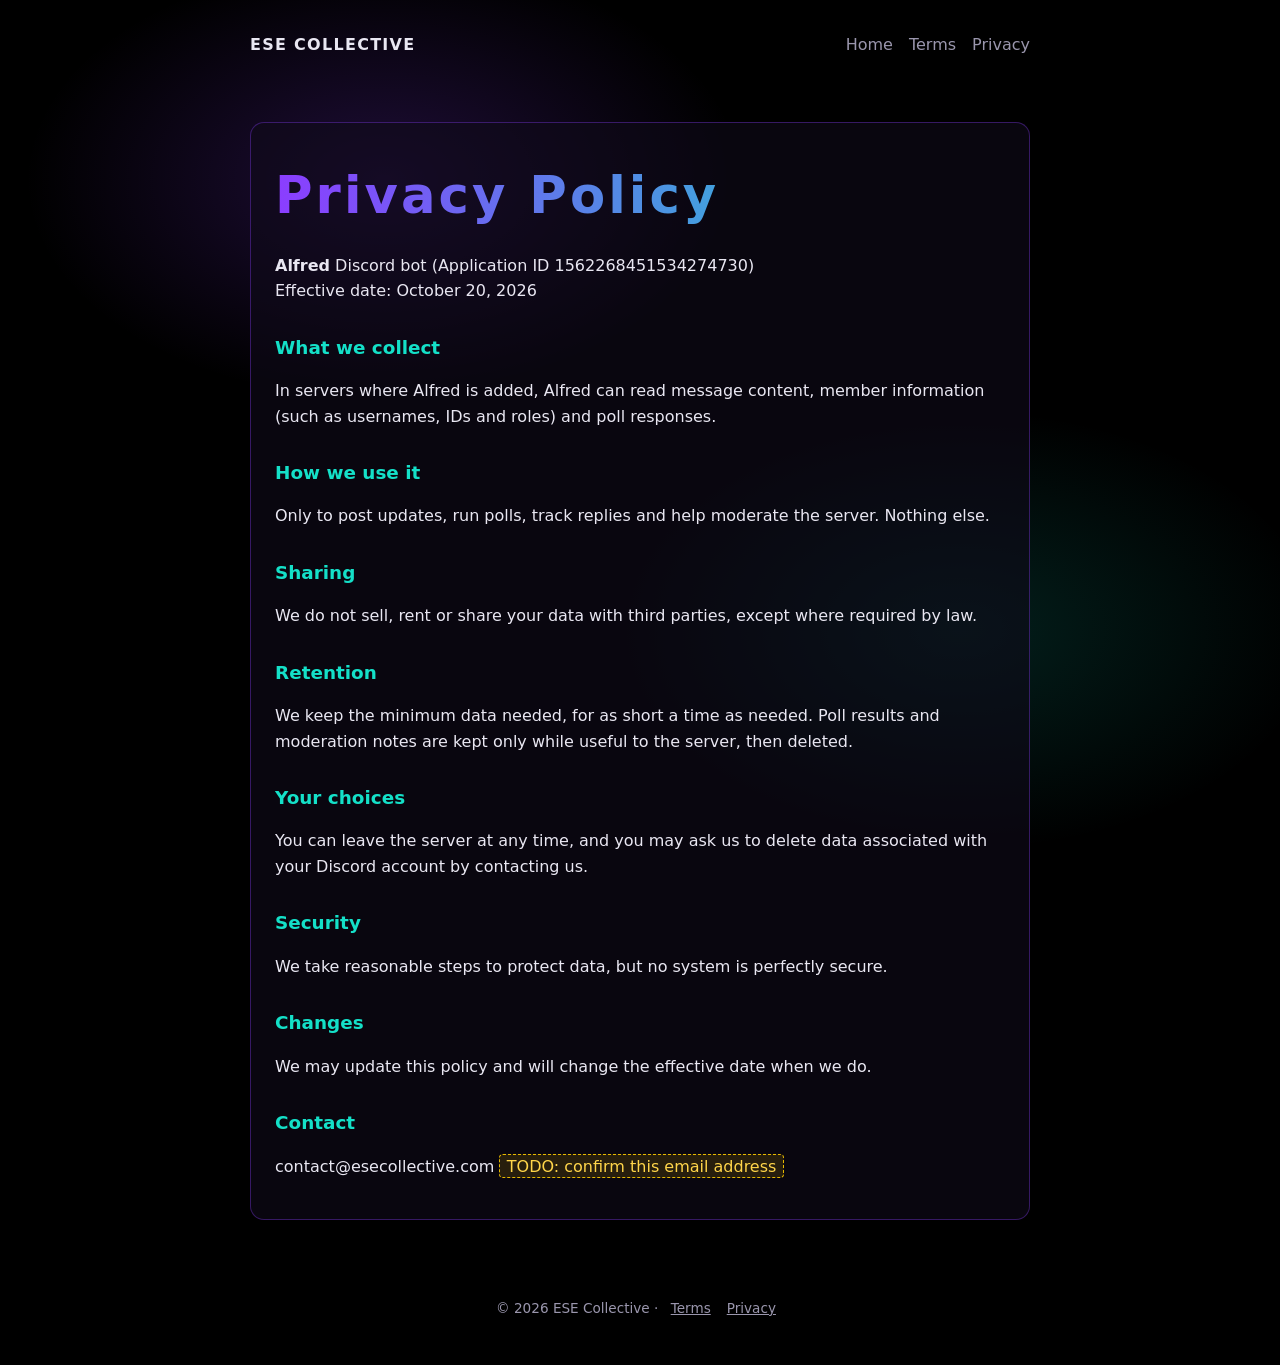
==== privacy.html @ 0c9a98f2 "ESE Collective site" ====
<!doctype html><html lang="en"><head><meta charset="utf-8"><meta name="viewport" content="width=device-width,initial-scale=1"><link rel="icon" href="assets/favicon.ico" sizes="any"><link rel="icon" type="image/png" href="assets/favicon-32.png"><link rel="apple-touch-icon" href="assets/apple-touch-icon.png"><link rel="stylesheet" href="assets/style.css"><title>Privacy Policy — Alfred | ESE Collective</title></head><body><header class="wrap"><nav><a class="brand" href="index.html">ESE COLLECTIVE</a><div class="links"><a href="index.html">Home</a><a href="terms.html">Terms</a><a href="privacy.html">Privacy</a></div></nav></header><main class="wrap doc"><div class="card">
<h1>Privacy Policy</h1><p><strong>Alfred</strong> Discord bot (Application ID 1562268451534274730)<br>Effective date: October 20, 2026</p>
<h2>What we collect</h2><p>In servers where Alfred is added, Alfred can read message content, member information (such as usernames, IDs and roles) and poll responses.</p>
<h2>How we use it</h2><p>Only to post updates, run polls, track replies and help moderate the server. Nothing else.</p>
<h2>Sharing</h2><p>We do not sell, rent or share your data with third parties, except where required by law.</p>
<h2>Retention</h2><p>We keep the minimum data needed, for as short a time as needed. Poll results and moderation notes are kept only while useful to the server, then deleted.</p>
<h2>Your choices</h2><p>You can leave the server at any time, and you may ask us to delete data associated with your Discord account by contacting us.</p>
<h2>Security</h2><p>We take reasonable steps to protect data, but no system is perfectly secure.</p>
<h2>Changes</h2><p>We may update this policy and will change the effective date when we do.</p>
<h2>Contact</h2><p>contact@esecollective.com <span class="todo">TODO: confirm this email address</span></p>
</div></main><footer><p>&copy; 2026 ESE Collective &middot; <a href="terms.html">Terms</a><a href="privacy.html">Privacy</a></p></footer></body></html>
---- assets/style.css ----
:root{--p:#8b3dff;--t:#14e0c8;--bg:#000;--fg:#e9e7f2;--mut:#9a96ad}
*{box-sizing:border-box}body{margin:0;background:var(--bg);color:var(--fg);font:16px/1.6 system-ui,-apple-system,Segoe UI,Roboto,sans-serif}
body::before{content:"";position:fixed;inset:0;z-index:-1;background:radial-gradient(40% 35% at 30% 20%,rgba(139,61,255,.22),transparent 70%),radial-gradient(40% 35% at 75% 70%,rgba(20,224,200,.14),transparent 70%)}
a{color:var(--t)}.wrap{max-width:820px;margin:0 auto;padding:2rem 1.25rem}
header nav{display:flex;justify-content:space-between;align-items:center;gap:1rem;flex-wrap:wrap}
header a.brand{font-weight:700;text-decoration:none;color:var(--fg);letter-spacing:.08em}
nav .links a{margin-left:1rem;color:var(--mut);text-decoration:none}nav .links a:hover{color:var(--t)}
.hero{text-align:center;padding:2rem 0 3rem}.hero img{width:min(340px,75vw);height:auto;filter:drop-shadow(0 0 40px rgba(139,61,255,.35))}
h1{font-size:clamp(2rem,6vw,3.2rem);margin:.5rem 0 0;background:linear-gradient(90deg,var(--p),var(--t));-webkit-background-clip:text;background-clip:text;color:transparent;letter-spacing:.06em}
.tag{color:var(--mut);text-transform:uppercase;letter-spacing:.2em;font-size:.85rem}
.about{max-width:560px;margin:1.5rem auto;font-size:1.1rem}
.btn{display:inline-block;margin-top:1rem;padding:.8rem 1.6rem;border-radius:999px;background:linear-gradient(90deg,var(--p),var(--t));color:#000;font-weight:700;text-decoration:none}
.card{border:1px solid rgba(139,61,255,.35);border-radius:14px;padding:1.5rem;background:rgba(15,10,25,.6)}
.doc h1{text-align:left}.doc h2{color:var(--t);font-size:1.15rem;margin-top:1.8rem}
.todo{background:rgba(255,200,0,.12);border:1px dashed #e6b800;padding:.1rem .4rem;border-radius:4px;color:#ffd54a}
footer{color:var(--mut);font-size:.85rem;text-align:center;padding:2rem 0}footer a{color:var(--mut);margin:0 .5rem}
@media(max-width:520px){nav .links a{margin:0 .8rem 0 0}}
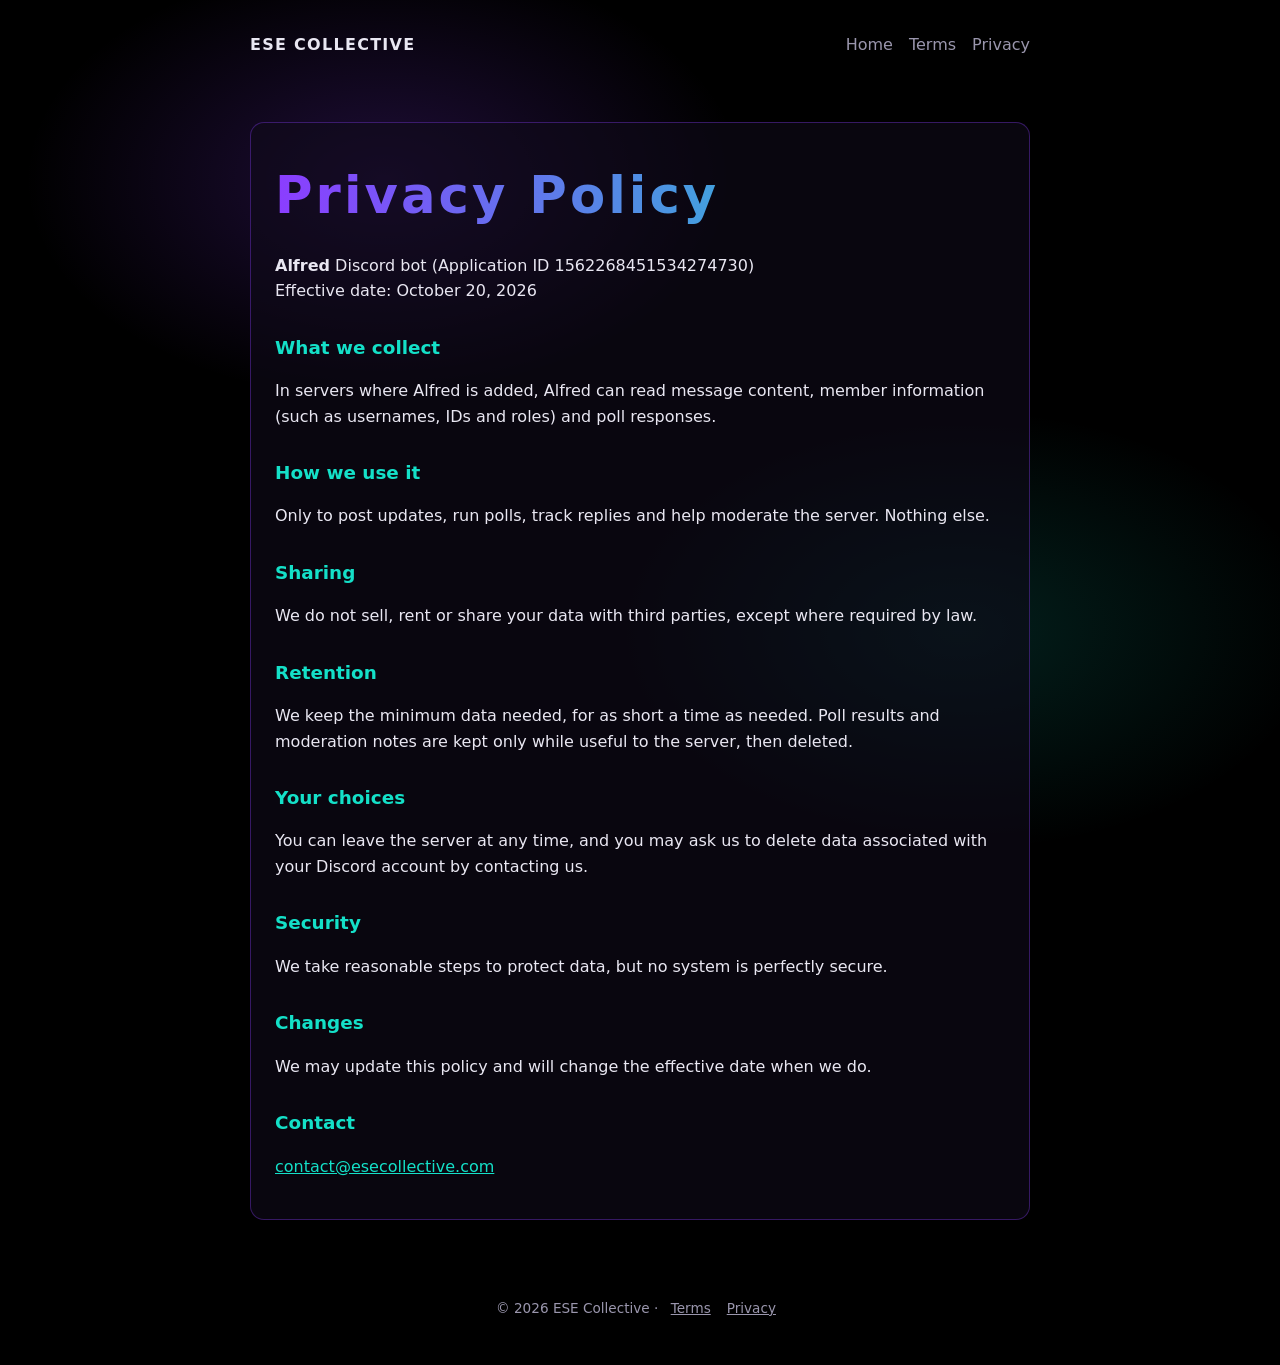
==== commit 2f28bb31: "Add working contact email" ====
--- a/privacy.html
+++ b/privacy.html
@@ -7,5 +7,5 @@
 <h2>Your choices</h2><p>You can leave the server at any time, and you may ask us to delete data associated with your Discord account by contacting us.</p>
 <h2>Security</h2><p>We take reasonable steps to protect data, but no system is perfectly secure.</p>
 <h2>Changes</h2><p>We may update this policy and will change the effective date when we do.</p>
-<h2>Contact</h2><p>contact@esecollective.com <span class="todo">TODO: confirm this email address</span></p>
+<h2>Contact</h2><p><a href="mailto:contact@esecollective.com">contact@esecollective.com</a></p>
 </div></main><footer><p>&copy; 2026 ESE Collective &middot; <a href="terms.html">Terms</a><a href="privacy.html">Privacy</a></p></footer></body></html>
